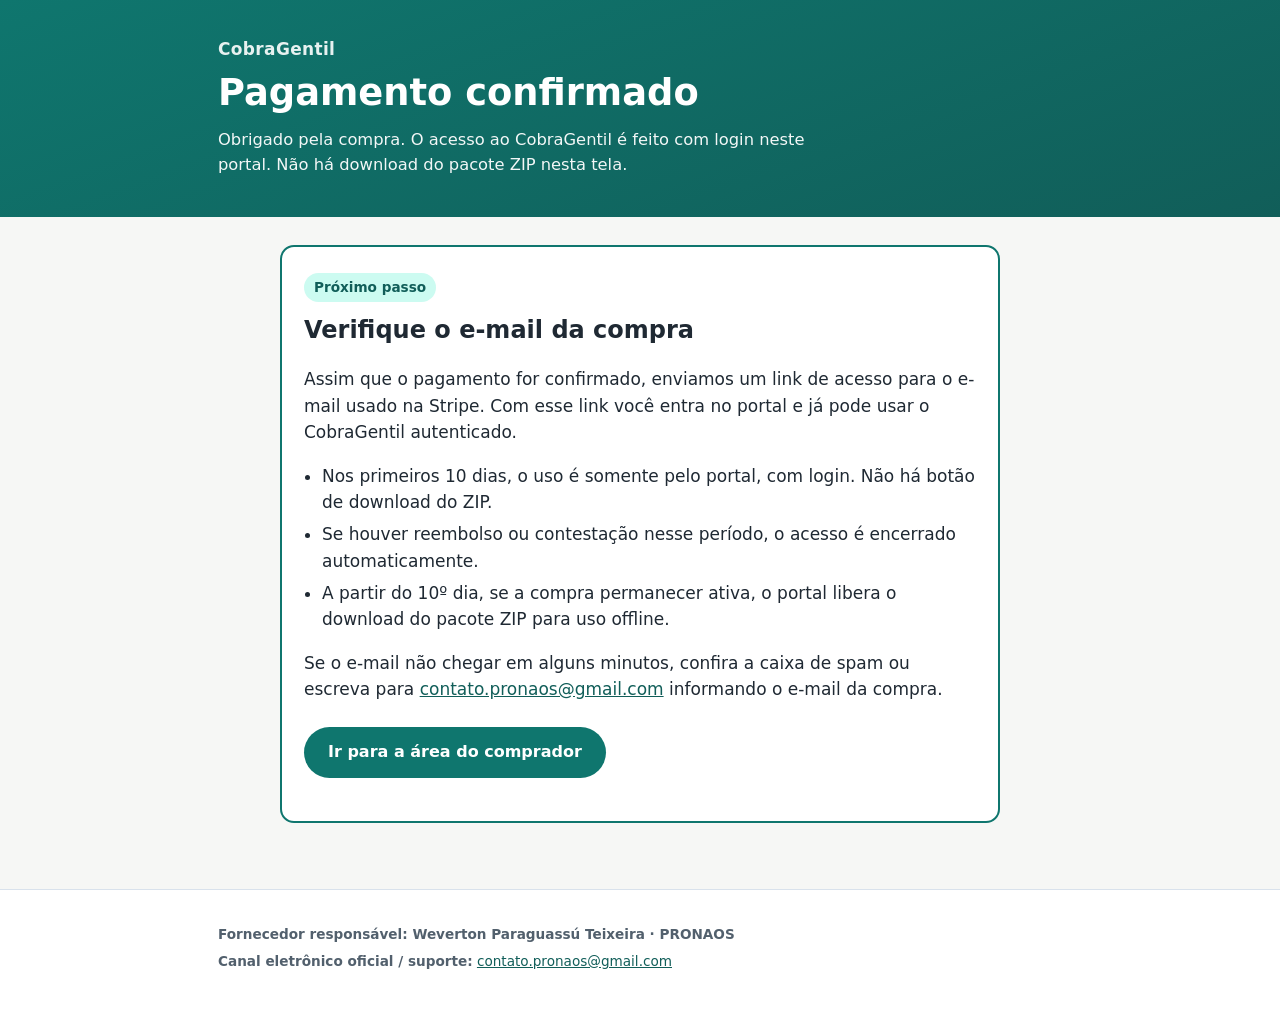
==== web/obrigado.html @ 9951b623 "feat: publish CobraGentil portal static frontend (Supabase Free lexiocloiuwcrubrutiy)" ====
<!DOCTYPE html>
<html lang="pt-BR">
<head>
<meta charset="UTF-8">
<meta name="viewport" content="width=device-width, initial-scale=1">
<meta name="robots" content="noindex, nofollow">
<title>Pagamento confirmado · Portal CobraGentil</title>
<link rel="stylesheet" href="./css/portal.css">
</head>
<body>
<header class="hero">
  <div class="wrap">
    <div class="marca">CobraGentil</div>
    <h1>Pagamento confirmado</h1>
    <p class="lead">Obrigado pela compra. O acesso ao CobraGentil é feito com login neste portal. Não há download do pacote ZIP nesta tela.</p>
  </div>
</header>
<main>
  <div class="wrap">
    <section class="caixa">
      <span class="badge">Próximo passo</span>
      <h2>Verifique o e-mail da compra</h2>
      <p>Assim que o pagamento for confirmado, enviamos um link de acesso para o e-mail usado na Stripe. Com esse link você entra no portal e já pode usar o CobraGentil autenticado.</p>
      <ul class="meta-lista">
        <li>Nos primeiros 10 dias, o uso é somente pelo portal, com login. Não há botão de download do ZIP.</li>
        <li>Se houver reembolso ou contestação nesse período, o acesso é encerrado automaticamente.</li>
        <li>A partir do 10º dia, se a compra permanecer ativa, o portal libera o download do pacote ZIP para uso offline.</li>
      </ul>
      <p>Se o e-mail não chegar em alguns minutos, confira a caixa de spam ou escreva para <a href="mailto:contato.pronaos@gmail.com">contato.pronaos@gmail.com</a> informando o e-mail da compra.</p>
      <p><a class="cta escuro" href="./index.html">Ir para a área do comprador</a></p>
    </section>
  </div>
</main>
<footer>
  <div class="wrap">
    <p><b>Fornecedor responsável: Weverton Paraguassú Teixeira · PRONAOS</b></p>
    <p><b>Canal eletrônico oficial / suporte:</b> <a href="mailto:contato.pronaos@gmail.com">contato.pronaos@gmail.com</a></p>
  </div>
</footer>
</body>
</html>
---- web/css/portal.css ----
:root{--verde:#0f766e;--verde-esc:#115e59;--verde-cl:#ccfbf1;--fundo:#f6f7f5;--texto:#1f2933;--sub:#52606d;--borda:#d9e2ec;--alerta:#92400e;--alerta-cl:#fef3c7;--erro:#b91c1c;--erro-cl:#fee2e2;--ok:#15803d;--ok-cl:#dcfce7;--raio:14px}
*{box-sizing:border-box}
html{-webkit-text-size-adjust:100%}
body{margin:0;font-family:system-ui,-apple-system,"Segoe UI",Roboto,Arial,sans-serif;color:var(--texto);background:#fff;line-height:1.55;font-size:17px}
.wrap{max-width:880px;margin:0 auto;padding:0 18px}
header.hero{background:linear-gradient(160deg,var(--verde),var(--verde-esc));color:#fff;padding:36px 0 40px}
.hero .marca{font-weight:700;letter-spacing:.02em;opacity:.9}
.hero h1{font-size:clamp(1.6rem,4.5vw,2.3rem);line-height:1.15;margin:10px 0 12px}
.hero p.lead{font-size:1.02rem;max-width:640px;margin:0;opacity:.95}
.topo-acoes{margin-top:16px;display:flex;flex-wrap:wrap;gap:8px}
main{padding:28px 0 48px;background:var(--fundo);min-height:50vh}
.caixa{background:#fff;border:2px solid var(--verde);border-radius:var(--raio);padding:26px 22px;max-width:720px;margin:0 auto 18px}
.caixa.simples{border-color:var(--borda)}
.badge{display:inline-block;background:var(--verde-cl);color:var(--verde-esc);font-weight:700;font-size:.85rem;padding:4px 10px;border-radius:999px;margin-bottom:10px}
.badge.ok{background:var(--ok-cl);color:var(--ok)}
.badge.alerta{background:var(--erro-cl);color:var(--erro)}
.badge.neutro{background:var(--fundo);color:var(--sub)}
h2{font-size:clamp(1.2rem,3vw,1.5rem);margin:0 0 12px}
label{display:block;font-size:.9rem;color:var(--sub);margin:10px 0 4px}
input[type=email]{width:100%;font:inherit;padding:10px 12px;border:1px solid var(--borda);border-radius:10px}
.cta,.btn{display:inline-block;background:#fff;color:var(--verde-esc);font-weight:700;border:0;border-radius:999px;padding:13px 24px;font-size:1rem;cursor:pointer;text-decoration:none;font-family:inherit;margin:8px 8px 0 0}
.cta.escuro,.btn.escuro{background:var(--verde);color:#fff}
.cta:disabled,.btn:disabled{opacity:.55;cursor:not-allowed;background:#9ca3af;color:#fff}
.cta-nota{display:block;font-size:.88rem;margin-top:8px;color:var(--sub)}
.aviso{background:var(--alerta-cl);color:var(--alerta);border-radius:10px;padding:10px 12px;font-size:.94rem}
.erro{background:var(--erro-cl);color:var(--erro);border-radius:10px;padding:10px 12px;font-size:.94rem}
.okmsg{background:var(--ok-cl);color:var(--ok);border-radius:10px;padding:10px 12px;font-size:.94rem}
.meta-lista{padding-left:18px;margin:8px 0 16px}
.meta-lista li{margin:6px 0}
.acoes{margin-top:16px}
#app-frame-wrap{background:#fff;border:1px solid var(--borda);border-radius:var(--raio);overflow:hidden;min-height:70vh}
#app-frame{width:100%;min-height:78vh;border:0;background:#fff}
.oculto{display:none !important}
footer{padding:28px 0 40px;font-size:.85rem;color:var(--sub);border-top:1px solid var(--borda);background:#fff}
footer p{margin:6px 0}
a{color:var(--verde-esc)}
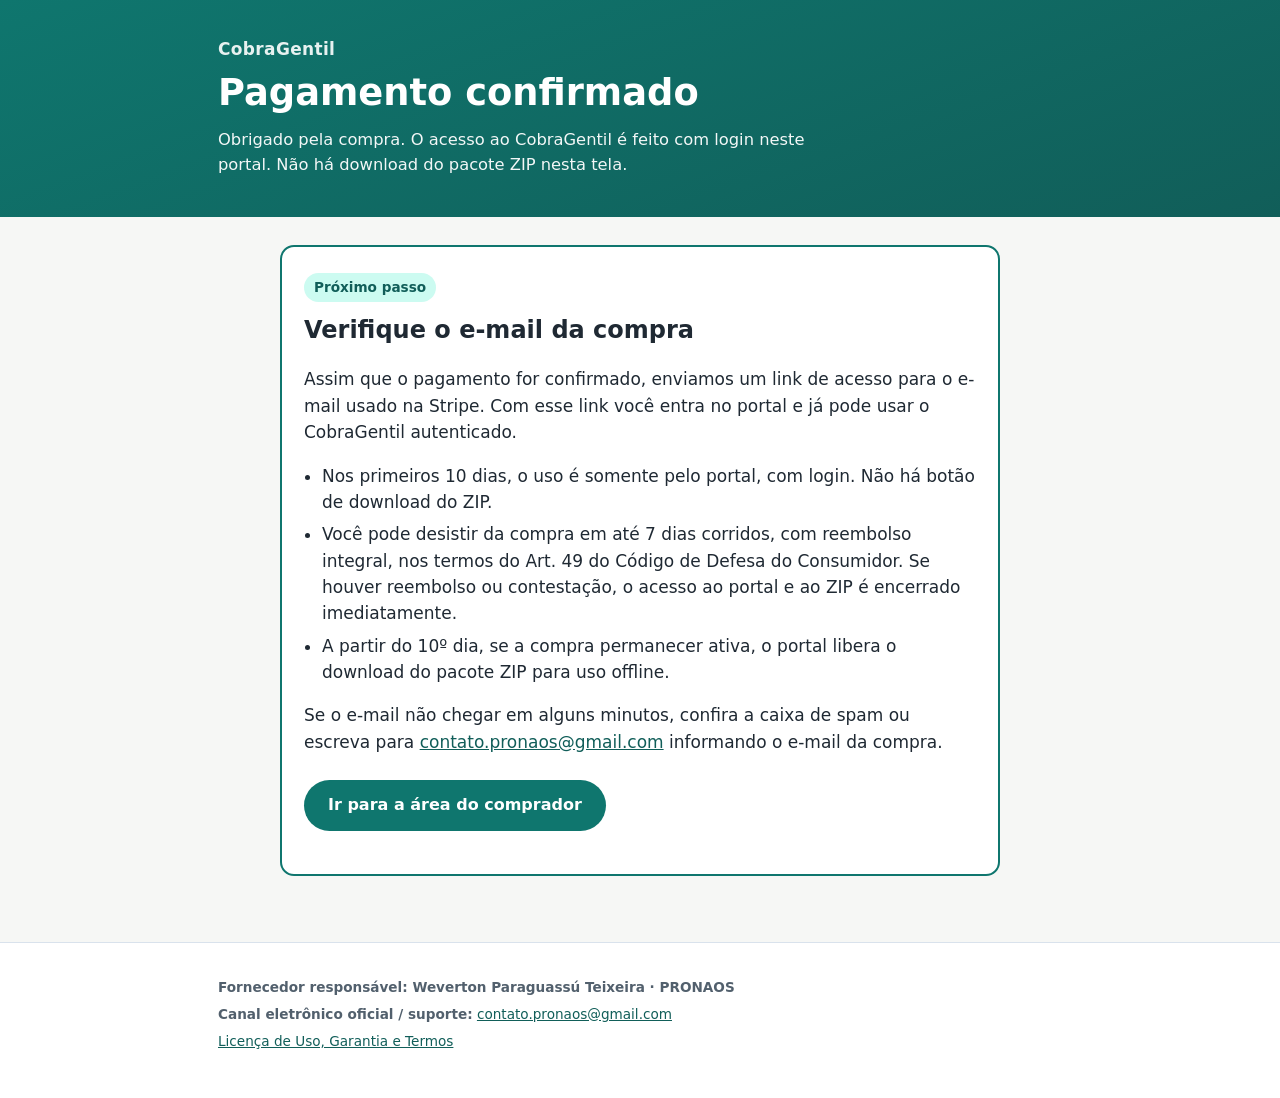
==== commit 853c205e: "Publica termos v1.1, Art. 49 no obrigado e URL real do portal" ====
--- a/web/obrigado.html
+++ b/web/obrigado.html
@@ -23,7 +23,7 @@
       <p>Assim que o pagamento for confirmado, enviamos um link de acesso para o e-mail usado na Stripe. Com esse link você entra no portal e já pode usar o CobraGentil autenticado.</p>
       <ul class="meta-lista">
         <li>Nos primeiros 10 dias, o uso é somente pelo portal, com login. Não há botão de download do ZIP.</li>
-        <li>Se houver reembolso ou contestação nesse período, o acesso é encerrado automaticamente.</li>
+        <li>Você pode desistir da compra em até 7 dias corridos, com reembolso integral, nos termos do Art. 49 do Código de Defesa do Consumidor. Se houver reembolso ou contestação, o acesso ao portal e ao ZIP é encerrado imediatamente.</li>
         <li>A partir do 10º dia, se a compra permanecer ativa, o portal libera o download do pacote ZIP para uso offline.</li>
       </ul>
       <p>Se o e-mail não chegar em alguns minutos, confira a caixa de spam ou escreva para <a href="mailto:contato.pronaos@gmail.com">contato.pronaos@gmail.com</a> informando o e-mail da compra.</p>
@@ -35,6 +35,7 @@
   <div class="wrap">
     <p><b>Fornecedor responsável: Weverton Paraguassú Teixeira · PRONAOS</b></p>
     <p><b>Canal eletrônico oficial / suporte:</b> <a href="mailto:contato.pronaos@gmail.com">contato.pronaos@gmail.com</a></p>
+    <p><a href="./termos.html">Licença de Uso, Garantia e Termos</a></p>
   </div>
 </footer>
 </body>
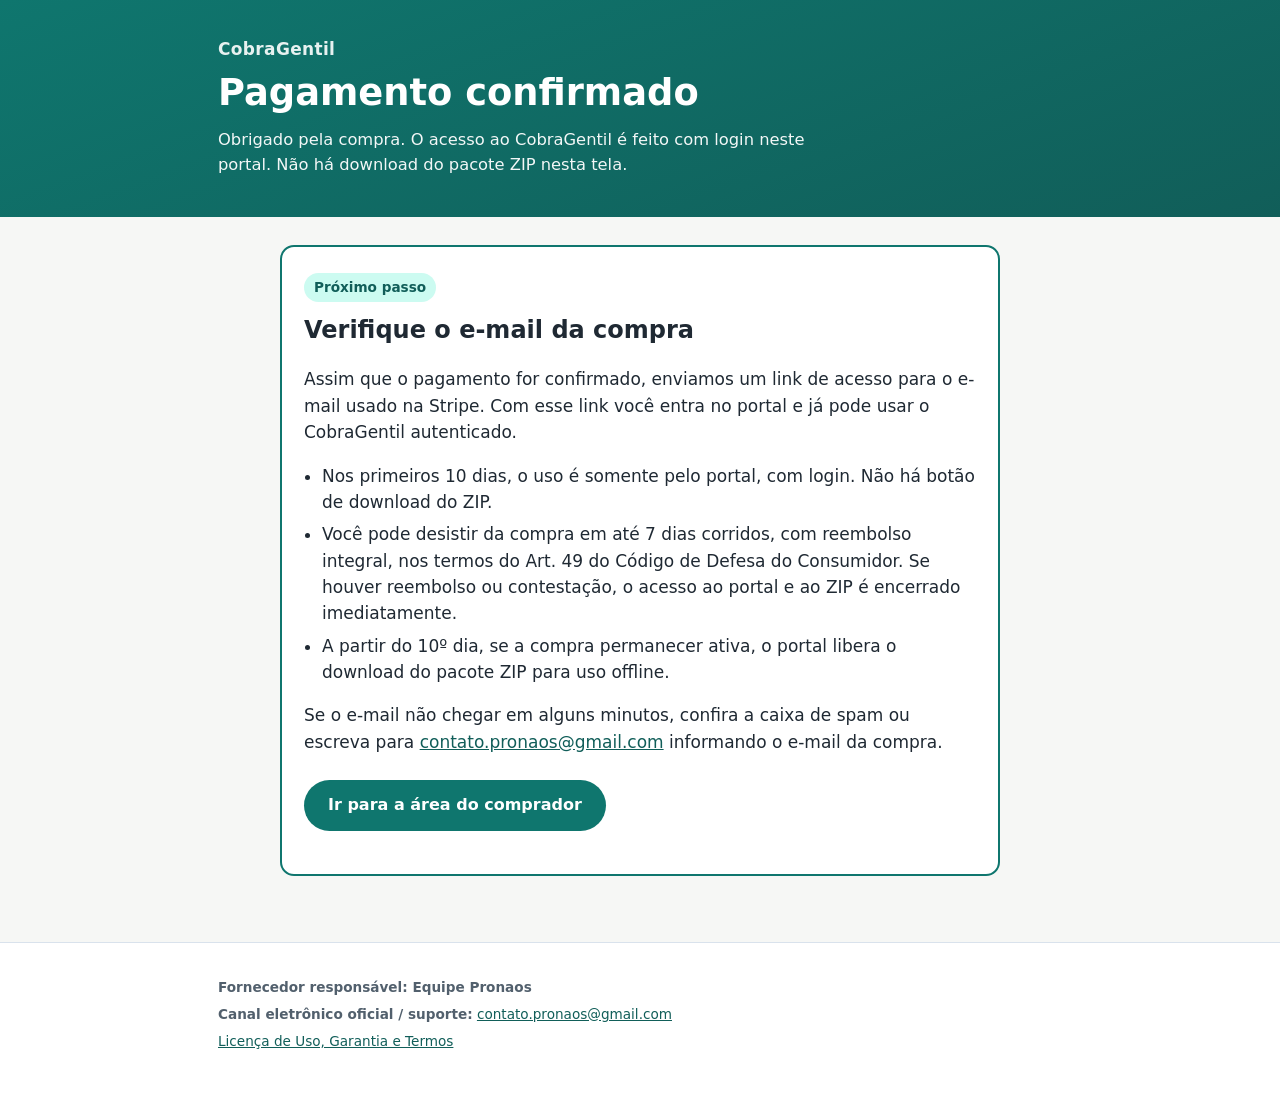
==== commit ab5739a2: "Atualiza o fornecedor visível para Equipe Pronaos" ====
--- a/web/obrigado.html
+++ b/web/obrigado.html
@@ -33,7 +33,7 @@
 </main>
 <footer>
   <div class="wrap">
-    <p><b>Fornecedor responsável: Weverton Paraguassú Teixeira · PRONAOS</b></p>
+    <p><b>Fornecedor responsável: Equipe Pronaos</b></p>
     <p><b>Canal eletrônico oficial / suporte:</b> <a href="mailto:contato.pronaos@gmail.com">contato.pronaos@gmail.com</a></p>
     <p><a href="./termos.html">Licença de Uso, Garantia e Termos</a></p>
   </div>
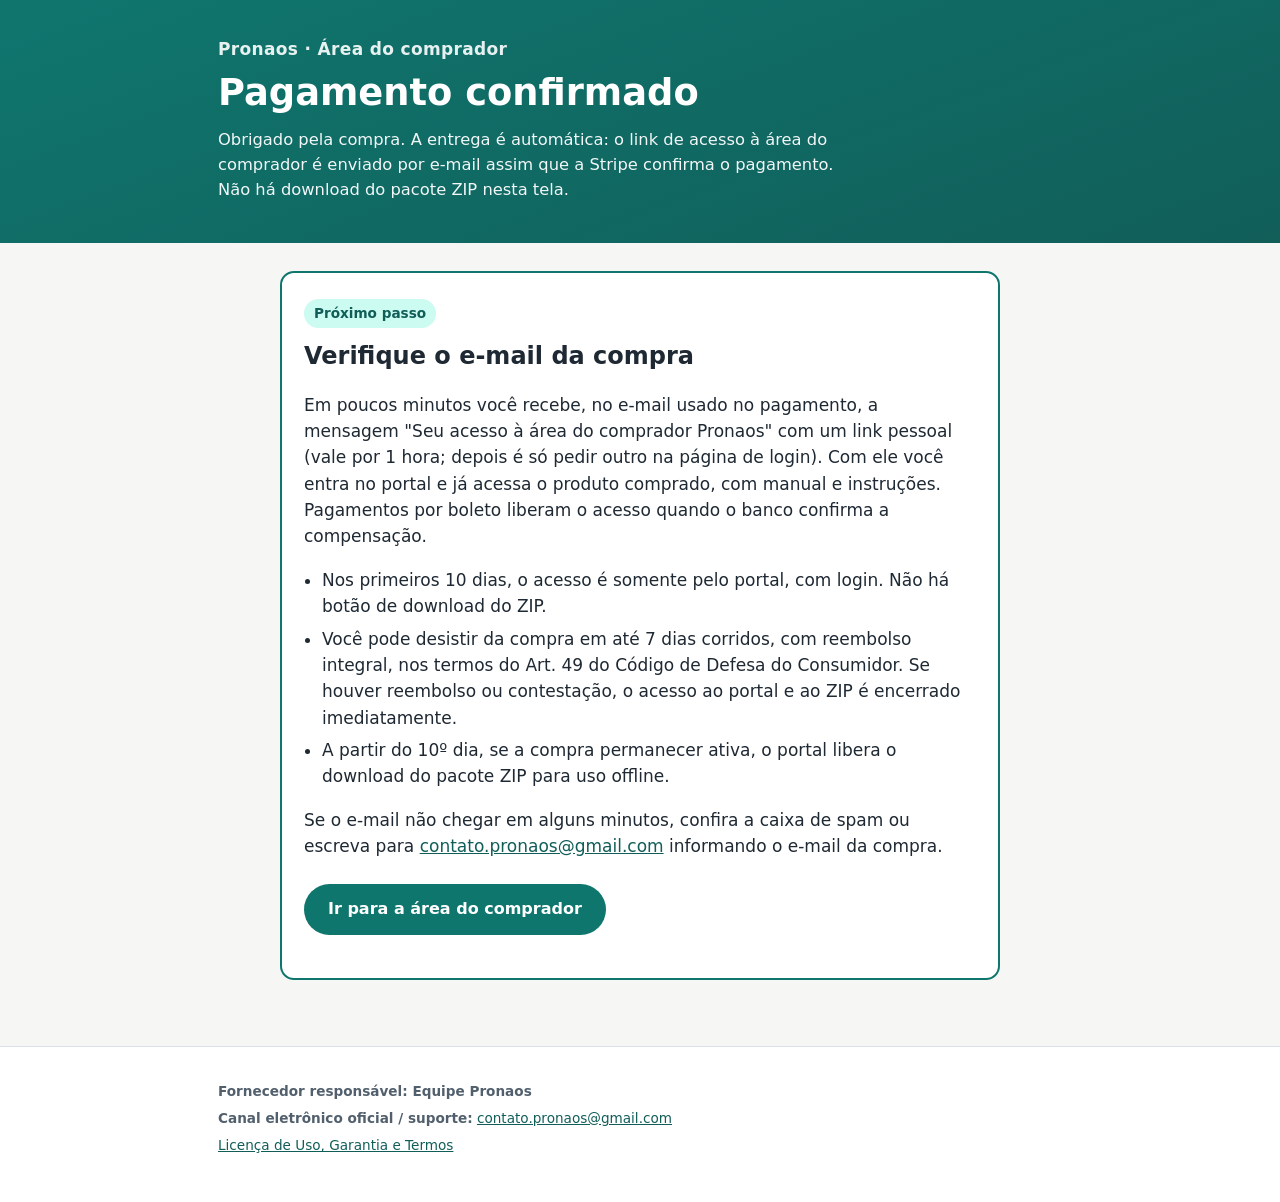
==== commit bb03ee58: "Obrigado e termos: entrega automatica por e-mail para todos os produtos Pronaos" ====
--- a/web/obrigado.html
+++ b/web/obrigado.html
@@ -4,15 +4,15 @@
 <meta charset="UTF-8">
 <meta name="viewport" content="width=device-width, initial-scale=1">
 <meta name="robots" content="noindex, nofollow">
-<title>Pagamento confirmado · Portal CobraGentil</title>
+<title>Pagamento confirmado · Área do comprador Pronaos</title>
 <link rel="stylesheet" href="./css/portal.css">
 </head>
 <body>
 <header class="hero">
   <div class="wrap">
-    <div class="marca">CobraGentil</div>
+    <div class="marca">Pronaos · Área do comprador</div>
     <h1>Pagamento confirmado</h1>
-    <p class="lead">Obrigado pela compra. O acesso ao CobraGentil é feito com login neste portal. Não há download do pacote ZIP nesta tela.</p>
+    <p class="lead">Obrigado pela compra. A entrega é automática: o link de acesso à área do comprador é enviado por e-mail assim que a Stripe confirma o pagamento. Não há download do pacote ZIP nesta tela.</p>
   </div>
 </header>
 <main>
@@ -20,9 +20,9 @@
     <section class="caixa">
       <span class="badge">Próximo passo</span>
       <h2>Verifique o e-mail da compra</h2>
-      <p>Assim que o pagamento for confirmado, enviamos um link de acesso para o e-mail usado na Stripe. Com esse link você entra no portal e já pode usar o CobraGentil autenticado.</p>
+      <p>Em poucos minutos você recebe, no e-mail usado no pagamento, a mensagem "Seu acesso à área do comprador Pronaos" com um link pessoal (vale por 1 hora; depois é só pedir outro na página de login). Com ele você entra no portal e já acessa o produto comprado, com manual e instruções. Pagamentos por boleto liberam o acesso quando o banco confirma a compensação.</p>
       <ul class="meta-lista">
-        <li>Nos primeiros 10 dias, o uso é somente pelo portal, com login. Não há botão de download do ZIP.</li>
+        <li>Nos primeiros 10 dias, o acesso é somente pelo portal, com login. Não há botão de download do ZIP.</li>
         <li>Você pode desistir da compra em até 7 dias corridos, com reembolso integral, nos termos do Art. 49 do Código de Defesa do Consumidor. Se houver reembolso ou contestação, o acesso ao portal e ao ZIP é encerrado imediatamente.</li>
         <li>A partir do 10º dia, se a compra permanecer ativa, o portal libera o download do pacote ZIP para uso offline.</li>
       </ul>
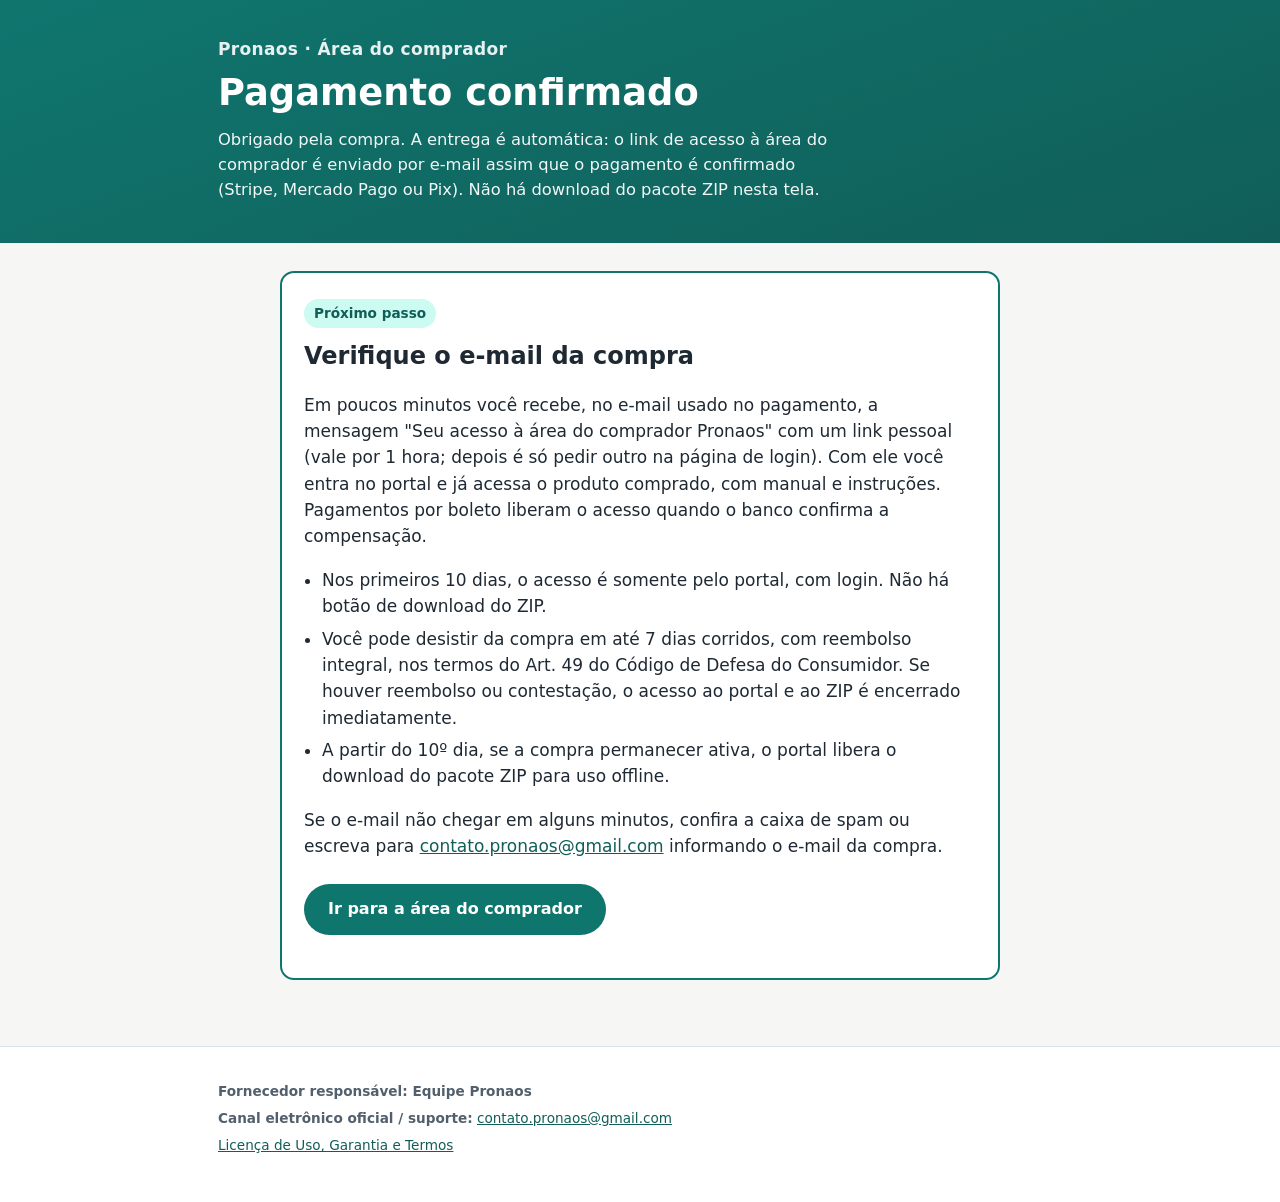
==== commit 83fe98fd: "t2184u: Pix com QR (Efí) e Mercado Pago ao lado da Stripe; obrigado confere o pedido; termos com os " ====
--- a/web/obrigado.html
+++ b/web/obrigado.html
@@ -12,7 +12,8 @@
   <div class="wrap">
     <div class="marca">Pronaos · Área do comprador</div>
     <h1>Pagamento confirmado</h1>
-    <p class="lead">Obrigado pela compra. A entrega é automática: o link de acesso à área do comprador é enviado por e-mail assim que a Stripe confirma o pagamento. Não há download do pacote ZIP nesta tela.</p>
+    <div class="pg-status" style="font-weight:600;margin:0 0 10px"></div>
+    <p class="lead">Obrigado pela compra. A entrega é automática: o link de acesso à área do comprador é enviado por e-mail assim que o pagamento é confirmado (Stripe, Mercado Pago ou Pix). Não há download do pacote ZIP nesta tela.</p>
   </div>
 </header>
 <main>
@@ -38,5 +39,6 @@
     <p><a href="./termos.html">Licença de Uso, Garantia e Termos</a></p>
   </div>
 </footer>
+<script src="/js/pagar-alt.js" defer></script>
 </body>
 </html>
